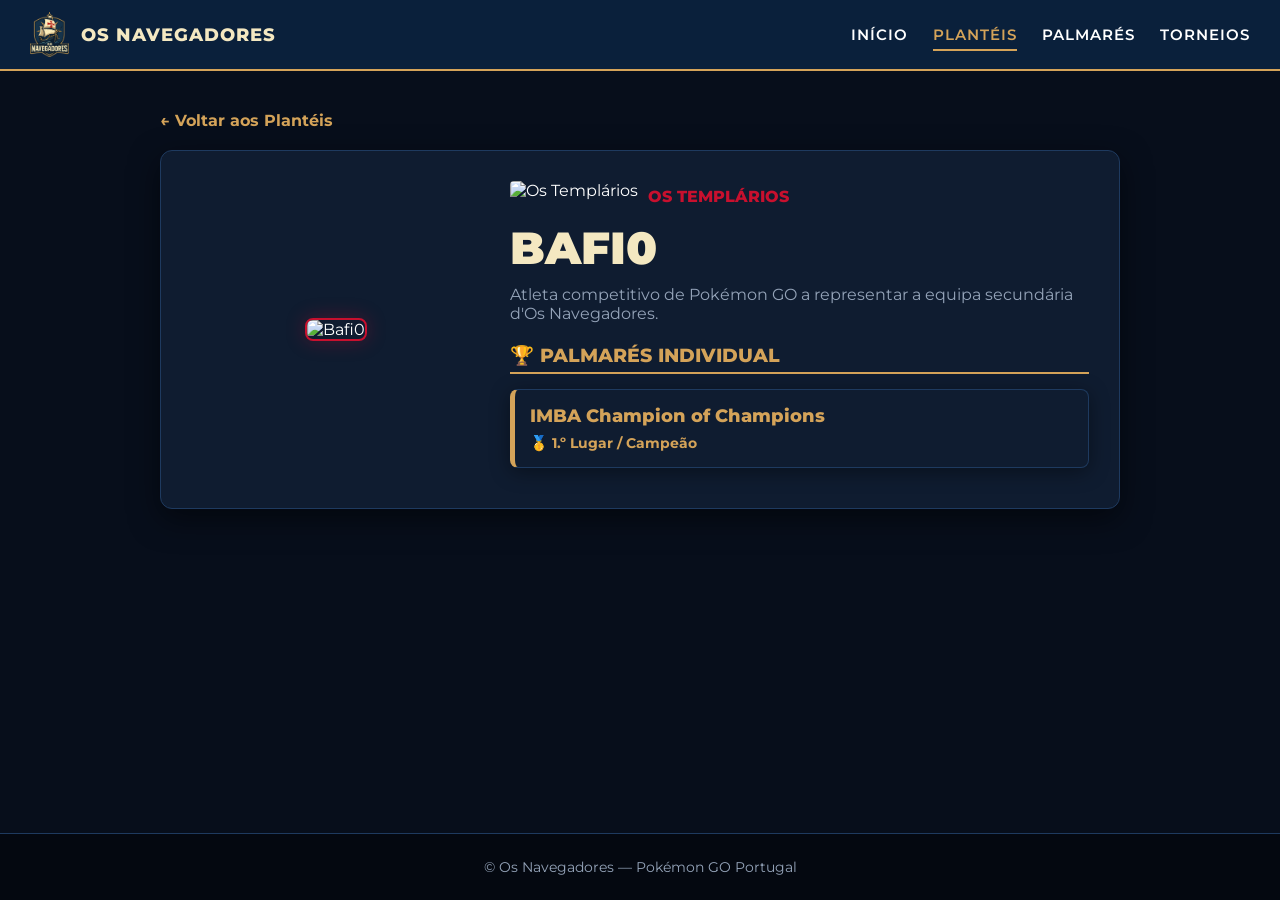
==== bafi0.html @ c405b5cc "Add files via upload" ====
<!DOCTYPE html>
<html lang="pt">
<head>
  <meta charset="UTF-8">
  <meta name="viewport" content="width=device-width, initial-scale=1.0">
  <title>Bafi0 | Perfil de Jogador</title>
  <link rel="stylesheet" href="style.css">
  <link href="https://fonts.googleapis.com/css2?family=Montserrat:wght@600;800;900&display=swap" rel="stylesheet">
</head>
<body>

  <nav>
    <a href="index.html" class="nav-brand">
      <img src="OsNavegadores_SemFundo.png" alt="Logo">
      OS NAVEGADORES
    </a>
    <ul class="nav-links">
      <li><a href="index.html">Início</a></li>
      <li><a href="planteis.html" class="active">Plantéis</a></li>
      <li><a href="palmares.html">Palmarés</a></li>
      <li><a href="torneios.html">Torneios</a></li>
    </ul>
  </nav>

  <div class="container">
    <a href="planteis.html" style="color: var(--gold); text-decoration: none; font-weight: 700; display: inline-block; margin-bottom: 20px;">← Voltar aos Plantéis</a>

    <div style="background: var(--bg-card); border: 1px solid var(--border); border-radius: 12px; padding: 30px; display: flex; flex-wrap: wrap; gap: 30px; align-items: center; box-shadow: 0 10px 30px rgba(0,0,0,0.5);">
      <!-- Foto de Perfil -->
      <div style="flex: 1; min-width: 260px; max-width: 320px; text-align: center;">
        <img src="Bafi0.jpg" alt="Bafi0" style="width: 100%; border-radius: 8px; border: 2px solid var(--red); box-shadow: 0 0 20px rgba(200, 16, 46, 0.3);">
      </div>

      <!-- Detalhes do Jogador -->
      <div style="flex: 2; min-width: 280px;">
        <div style="display: flex; align-items: center; gap: 10px; margin-bottom: 10px;">
          <img src="OsTemplarios.jpg" alt="Os Templários" style="height: 30px; border-radius: 4px;">
          <span style="color: var(--red); font-weight: 800; text-transform: uppercase;">Os Templários</span>
        </div>

        <h1 style="font-size: 2.8rem; font-weight: 900; color: var(--cream); text-transform: uppercase; margin-bottom: 10px;">Bafi0</h1>
        <p style="color: var(--text-dim); margin-bottom: 20px;">Atleta competitivo de Pokémon GO a representar a equipa secundária d'Os Navegadores.</p>

        <!-- Palmarés Individual -->
        <h3 style="font-size: 1.2rem; font-weight: 800; color: var(--gold); border-bottom: 2px solid var(--gold); padding-bottom: 5px; margin-bottom: 15px; text-transform: uppercase;">🏆 Palmarés Individual</h3>
        
        <div class="trophy-card" style="border-left-color: var(--gold); padding: 15px; margin-bottom: 10px;">
          <div class="trophy-title" style="font-size: 1.1rem;">IMBA Champion of Champions</div>
          <p style="color: var(--gold); font-size: 0.9rem; font-weight: 700;">🥇 1.º Lugar / Campeão</p>
        </div>

      </div>
    </div>
  </div>

  <footer>© Os Navegadores — Pokémon GO Portugal</footer>
</body>
</html>
---- style.css ----
:root {
  --bg: #070e1b;
  --bg-card: #0f1c30;
  --navy: #0c2340;
  --gold: #d4a359;
  --gold-glow: rgba(212, 163, 89, 0.3);
  --red: #c8102e;
  --cream: #f4e8c1;
  --text: #ffffff;
  --text-dim: #94a3b8;
  --border: #1e3a5f;
}

* { margin: 0; padding: 0; box-sizing: border-box; font-family: 'Montserrat', system-ui, sans-serif; }
body { background-color: var(--bg); color: var(--text); min-height: 100vh; display: flex; flex-direction: column; }

/* Menu Superior */
nav { background: rgba(12, 35, 64, 0.9); backdrop-filter: blur(10px); border-bottom: 2px solid var(--gold); padding: 12px 30px; display: flex; justify-content: space-between; align-items: center; position: sticky; top: 0; z-index: 100; }
.nav-brand { display: flex; align-items: center; gap: 12px; text-decoration: none; color: var(--cream); font-weight: 800; font-size: 1.1rem; letter-spacing: 1px; }
.nav-brand img { height: 45px; }
.nav-links { display: flex; gap: 25px; list-style: none; }
.nav-links a { color: var(--text); text-decoration: none; font-weight: 600; font-size: 0.95rem; text-transform: uppercase; letter-spacing: 1px; transition: 0.3s; padding: 5px 0; }
.nav-links a:hover, .nav-links a.active { color: var(--gold); border-bottom: 2px solid var(--gold); }

/* Layout Geral */
.container { max-width: 1000px; margin: 40px auto; padding: 0 20px; flex: 1; width: 100%; }
.page-title { font-size: 2.2rem; font-weight: 900; text-transform: uppercase; color: var(--cream); border-left: 5px solid var(--gold); padding-left: 15px; margin-bottom: 25px; letter-spacing: 1.5px; }

/* Cartões do Palmarés */
.trophy-card { background: var(--bg-card); border: 1px solid var(--border); border-left: 5px solid var(--gold); padding: 20px; border-radius: 8px; margin-bottom: 20px; box-shadow: 0 4px 20px rgba(0,0,0,0.4); }
.trophy-card.silver { border-left-color: #cbd5e1; }
.trophy-card.bronze { border-left-color: #b45309; }
.trophy-title { font-size: 1.2rem; font-weight: 800; color: var(--gold); margin-bottom: 8px; }
.trophy-list { list-style: none; color: var(--text-dim); }
.trophy-list li { margin-bottom: 6px; font-size: 0.95rem; }

/* Grelhas de Jogadores (Roster) */
.grid { display: grid; grid-template-columns: repeat(auto-fill, minmax(200px, 1fr)); gap: 15px; }
.player-card { background: linear-gradient(145deg, #0f1c30 0%, #0c2340 100%); border: 1px solid var(--border); padding: 20px; border-radius: 8px; text-align: center; font-weight: 700; font-size: 1.05rem; color: var(--cream); transition: 0.3s; }
.player-card:hover { transform: translateY(-5px); border-color: var(--gold); box-shadow: 0 0 15px var(--gold-glow); }

/* Botões */
.btn { display: inline-flex; align-items: center; justify-content: center; padding: 12px 24px; background: linear-gradient(135deg, var(--gold) 0%, #b8860b 100%); color: #000; text-decoration: none; font-weight: 800; border-radius: 6px; text-transform: uppercase; letter-spacing: 1px; transition: 0.3s; margin: 8px; }
.btn:hover { transform: scale(1.05); box-shadow: 0 0 20px var(--gold-glow); }
.btn-red { background: linear-gradient(135deg, var(--red) 0%, #8b0000 100%); color: #fff; }

footer { text-align: center; padding: 25px; background: #040810; border-top: 1px solid var(--border); color: var(--text-dim); font-size: 0.85rem; margin-top: auto; }
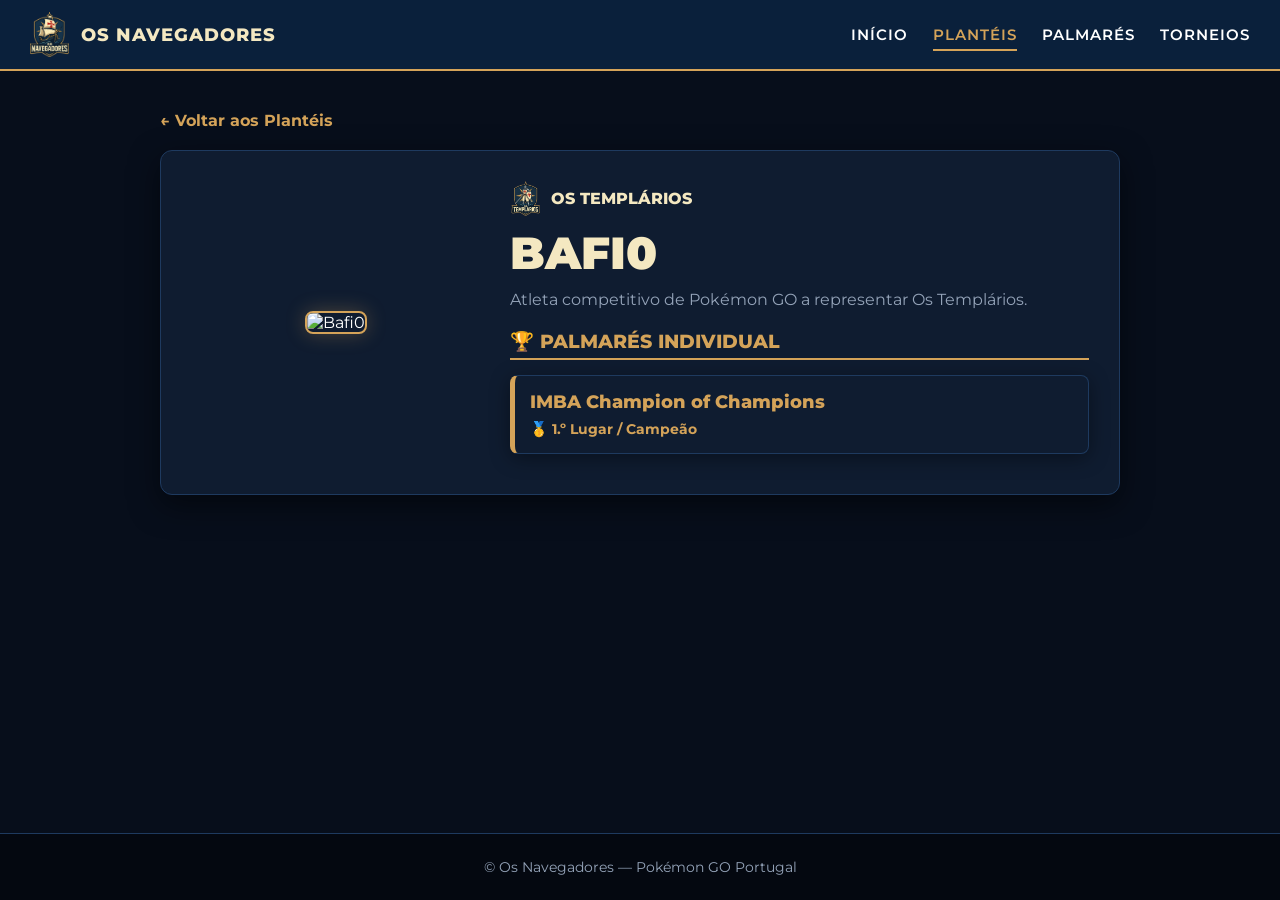
==== commit 09f0a1ca: "Add files via upload" ====
--- a/bafi0.html
+++ b/bafi0.html
@@ -28,18 +28,18 @@
     <div style="background: var(--bg-card); border: 1px solid var(--border); border-radius: 12px; padding: 30px; display: flex; flex-wrap: wrap; gap: 30px; align-items: center; box-shadow: 0 10px 30px rgba(0,0,0,0.5);">
       <!-- Foto de Perfil -->
       <div style="flex: 1; min-width: 260px; max-width: 320px; text-align: center;">
-        <img src="Bafi0.jpg" alt="Bafi0" style="width: 100%; border-radius: 8px; border: 2px solid var(--red); box-shadow: 0 0 20px rgba(200, 16, 46, 0.3);">
+        <img src="Bafi0.jpg" alt="Bafi0" style="width: 100%; border-radius: 8px; border: 2px solid var(--gold); box-shadow: 0 0 20px var(--gold-glow);">
       </div>
 
       <!-- Detalhes do Jogador -->
       <div style="flex: 2; min-width: 280px;">
         <div style="display: flex; align-items: center; gap: 10px; margin-bottom: 10px;">
-          <img src="OsTemplarios.jpg" alt="Os Templários" style="height: 30px; border-radius: 4px;">
-          <span style="color: var(--red); font-weight: 800; text-transform: uppercase;">Os Templários</span>
+          <img src="OsTemplarios.png" alt="Os Templários" style="height: 35px;">
+          <span style="color: var(--cream); font-weight: 800; text-transform: uppercase;">Os Templários</span>
         </div>
 
         <h1 style="font-size: 2.8rem; font-weight: 900; color: var(--cream); text-transform: uppercase; margin-bottom: 10px;">Bafi0</h1>
-        <p style="color: var(--text-dim); margin-bottom: 20px;">Atleta competitivo de Pokémon GO a representar a equipa secundária d'Os Navegadores.</p>
+        <p style="color: var(--text-dim); margin-bottom: 20px;">Atleta competitivo de Pokémon GO a representar Os Templários.</p>
 
         <!-- Palmarés Individual -->
         <h3 style="font-size: 1.2rem; font-weight: 800; color: var(--gold); border-bottom: 2px solid var(--gold); padding-bottom: 5px; margin-bottom: 15px; text-transform: uppercase;">🏆 Palmarés Individual</h3>
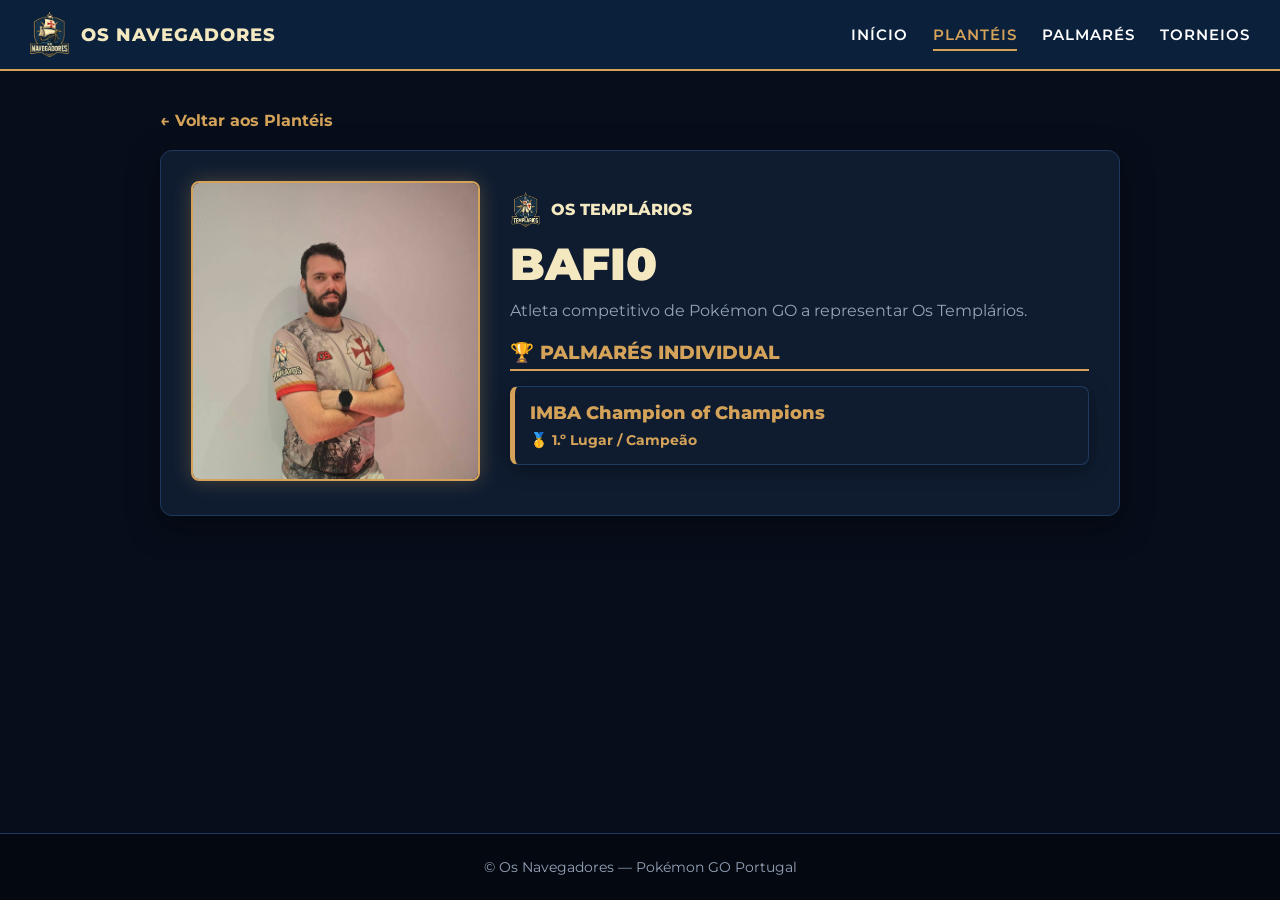
==== commit e86d2c06: "Add files via upload" ====
--- a/bafi0.html
+++ b/bafi0.html
@@ -26,15 +26,17 @@
     <a href="planteis.html" style="color: var(--gold); text-decoration: none; font-weight: 700; display: inline-block; margin-bottom: 20px;">← Voltar aos Plantéis</a>
 
     <div style="background: var(--bg-card); border: 1px solid var(--border); border-radius: 12px; padding: 30px; display: flex; flex-wrap: wrap; gap: 30px; align-items: center; box-shadow: 0 10px 30px rgba(0,0,0,0.5);">
-      <!-- Foto de Perfil -->
+      
+      <!-- Foto de Perfil do Jogador -->
       <div style="flex: 1; min-width: 260px; max-width: 320px; text-align: center;">
-        <img src="Bafi0.jpg" alt="Bafi0" style="width: 100%; border-radius: 8px; border: 2px solid var(--gold); box-shadow: 0 0 20px var(--gold-glow);">
+        <img src="Bafi0.jpg" alt="Bafi0" style="width: 100%; min-height: 300px; object-fit: cover; border-radius: 8px; border: 2px solid var(--gold); box-shadow: 0 0 20px var(--gold-glow);">
       </div>
 
       <!-- Detalhes do Jogador -->
       <div style="flex: 2; min-width: 280px;">
         <div style="display: flex; align-items: center; gap: 10px; margin-bottom: 10px;">
-          <img src="OsTemplarios.png" alt="Os Templários" style="height: 35px;">
+          <!-- Tenta carregar .png e se falhar mostra o texto -->
+          <img src="OsTemplarios.png" alt="Os Templários" style="height: 35px;" onerror="this.src='OsTemplarios.jpg'">
           <span style="color: var(--cream); font-weight: 800; text-transform: uppercase;">Os Templários</span>
         </div>
 
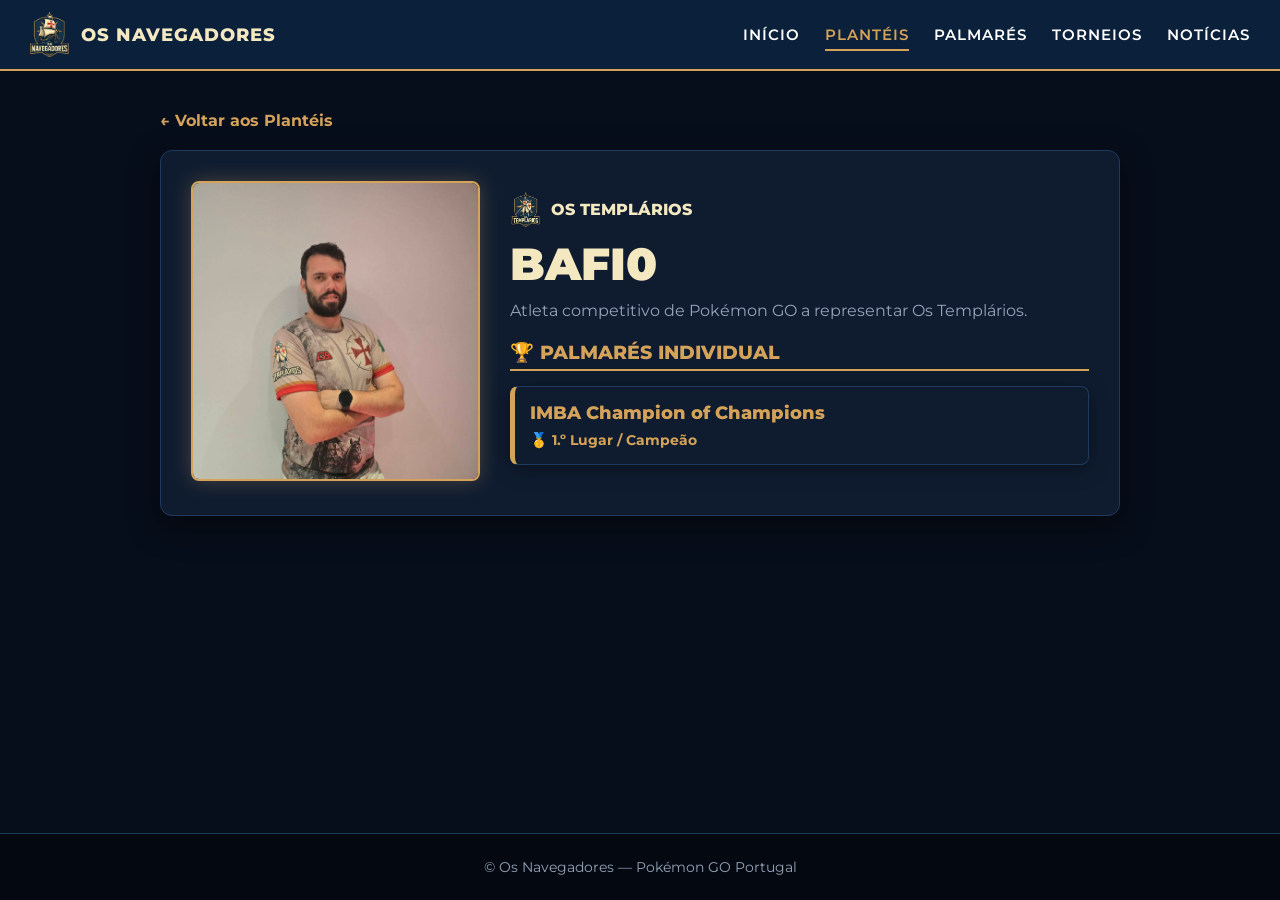
==== commit 45645bcc: "Add files via upload" ====
--- a/bafi0.html
+++ b/bafi0.html
@@ -19,6 +19,7 @@
       <li><a href="planteis.html" class="active">Plantéis</a></li>
       <li><a href="palmares.html">Palmarés</a></li>
       <li><a href="torneios.html">Torneios</a></li>
+	  <li><a href="noticias.html">Notícias</a></li>
     </ul>
   </nav>
 
